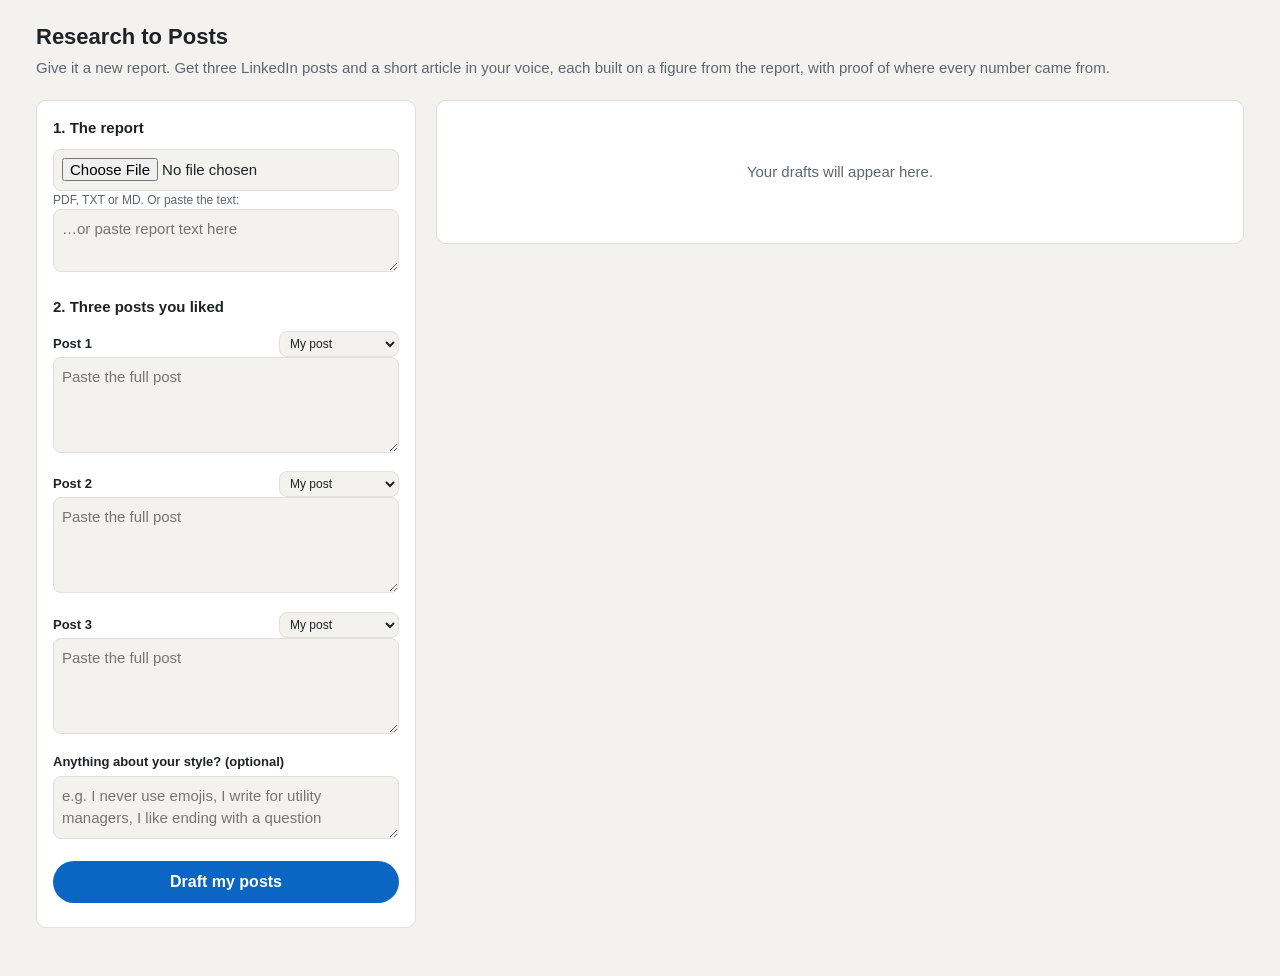
==== static/index.html @ f3f8cc42 "Research to Posts: report to 3 LinkedIn posts + article in your voice Flask web app: upload a report" ====
<!doctype html>
<html lang="en">
<head>
<meta charset="utf-8">
<meta name="viewport" content="width=device-width, initial-scale=1">
<title>Research to Posts</title>
<style>
:root{
  --bg:#f4f2ee; --card:#fff; --ink:#1d2226; --muted:#5e6670; --line:#e0dfdc;
  --accent:#0a66c2; --accent-ink:#fff; --ok:#1e7d4f; --warn:#a86500; --bad:#b3261e;
  --chip:#eef3f8;
}
@media (prefers-color-scheme: dark){
  :root{--bg:#121417;--card:#1b1f23;--ink:#e8eaed;--muted:#9aa3ad;--line:#2d333a;
  --accent:#4d9de0;--accent-ink:#0b0d0f;--ok:#5cc28f;--warn:#e0a84d;--bad:#ef7a72;--chip:#22303d}
}
*{box-sizing:border-box}
body{margin:0;background:var(--bg);color:var(--ink);font:15px/1.5 -apple-system,BlinkMacSystemFont,"Segoe UI",Roboto,sans-serif}
header{padding:20px 16px 8px;max-width:1240px;margin:0 auto}
header h1{margin:0;font-size:22px}
header p{margin:4px 0 0;color:var(--muted)}
main{max-width:1240px;margin:0 auto;padding:12px 16px 48px;display:grid;grid-template-columns:380px 1fr;gap:20px}
@media (max-width:900px){main{grid-template-columns:1fr}}
.card{background:var(--card);border:1px solid var(--line);border-radius:10px;padding:16px}
h2{font-size:15px;margin:0 0 10px}
label{display:block;font-weight:600;font-size:13px;margin:12px 0 4px}
textarea,input[type=file],select{width:100%;font:inherit;color:var(--ink);background:var(--bg);border:1px solid var(--line);border-radius:8px;padding:8px}
textarea{min-height:96px;resize:vertical}
.row{display:flex;gap:8px;align-items:center}
.row select{width:auto;padding:4px 6px;font-size:12px}
.hint{color:var(--muted);font-size:12px}
button{font:inherit;border:0;border-radius:999px;padding:9px 18px;cursor:pointer;font-weight:600}
.primary{background:var(--accent);color:var(--accent-ink);width:100%;margin-top:16px;font-size:16px}
.primary:disabled{opacity:.6;cursor:wait}
.ghost{background:transparent;border:1px solid var(--line);color:var(--ink);padding:5px 12px;font-size:13px}
#results{display:flex;flex-direction:column;gap:16px}
.empty{color:var(--muted);text-align:center;padding:60px 20px}
.banner{background:var(--chip);border-radius:8px;padding:8px 12px;font-size:13px}
.err{color:var(--bad)}
.figs{display:grid;grid-template-columns:repeat(auto-fill,minmax(220px,1fr));gap:10px}
.fig{border:1px solid var(--line);border-radius:8px;padding:10px;font-size:13px}
.fig .v{font-size:22px;font-weight:700}
.badge{display:inline-block;font-size:11px;font-weight:700;padding:1px 8px;border-radius:999px;border:1px solid currentColor}
.verified{color:var(--ok)} .partial,.unchecked{color:var(--warn)} .not_found{color:var(--bad)}
.posts{display:grid;grid-template-columns:repeat(auto-fit,minmax(300px,1fr));gap:16px}
.post .who{display:flex;gap:10px;align-items:center;margin-bottom:10px}
.avatar{width:40px;height:40px;border-radius:50%;background:var(--accent);color:var(--accent-ink);display:grid;place-items:center;font-weight:700}
.post .text{white-space:pre-wrap}
.post .fold{color:var(--muted);font-size:12px;border-top:1px dashed var(--line);margin:6px 0;padding-top:2px}
.tags{color:var(--accent);margin-top:8px}
.warn{margin-top:8px;border:1px solid var(--bad);color:var(--bad);border-radius:8px;padding:6px 10px;font-size:12px}
.proof{margin-top:12px;background:var(--chip);border-radius:8px;padding:8px 10px;font-size:12px}
.foot{display:flex;justify-content:space-between;align-items:center;margin-top:10px;color:var(--muted);font-size:12px;gap:8px;flex-wrap:wrap}
.article .md{white-space:pre-wrap}
.article h3{font-size:20px;margin:0}
.voice li{margin:2px 0}
.spinner{display:inline-block;width:14px;height:14px;border:2px solid currentColor;border-right-color:transparent;border-radius:50%;animation:s .8s linear infinite;vertical-align:-2px;margin-right:6px}
@keyframes s{to{transform:rotate(360deg)}}
</style>
</head>
<body>
<header>
  <h1>Research to Posts</h1>
  <p>Give it a new report. Get three LinkedIn posts and a short article in your voice, each built on a figure from the report, with proof of where every number came from.</p>
</header>
<main>
  <form id="f" class="card">
    <h2>1. The report</h2>
    <input type="file" name="report" accept=".pdf,.txt,.md">
    <div class="hint">PDF, TXT or MD. Or paste the text:</div>
    <textarea name="report_text" placeholder="…or paste report text here" style="min-height:60px"></textarea>

    <h2 style="margin-top:18px">2. Three posts you liked</h2>
    <div id="posts"></div>

    <label for="style_notes">Anything about your style? (optional)</label>
    <textarea id="style_notes" name="style_notes" style="min-height:60px" placeholder="e.g. I never use emojis, I write for utility managers, I like ending with a question"></textarea>

    <button class="primary" id="go" type="submit">Draft my posts</button>
    <div id="mode" class="hint" style="margin-top:8px"></div>
  </form>

  <section id="results">
    <div class="card empty">Your drafts will appear here.</div>
  </section>
</main>

<template id="postInput">
  <div>
    <div class="row" style="justify-content:space-between;margin-top:12px">
      <label style="margin:0"></label>
      <select><option value="mine">My post</option><option value="admired">Someone else's</option></select>
    </div>
    <textarea placeholder="Paste the full post"></textarea>
  </div>
</template>

<script>
const $ = s => document.querySelector(s);
const esc = s => String(s ?? "").replace(/[&<>"]/g, c => ({"&":"&amp;","<":"&lt;",">":"&gt;",'"':"&quot;"}[c]));
let last = null;

for (let i = 1; i <= 3; i++) {
  const n = $("#postInput").content.cloneNode(true);
  n.querySelector("label").textContent = `Post ${i}`;
  n.querySelector("select").name = `whose${i}`;
  n.querySelector("textarea").name = `post${i}`;
  $("#posts").appendChild(n);
}

fetch("/api/status").then(r => r.json()).then(s => {
  if (s.demo) $("#mode").textContent = "Demo mode: no API key set, so you'll see a sample result.";
}).catch(() => {});

$("#f").addEventListener("submit", async e => {
  e.preventDefault();
  const btn = $("#go");
  btn.disabled = true;
  btn.innerHTML = '<span class="spinner"></span>Reading the report and drafting… (about a minute)';
  $("#results").innerHTML = '<div class="card empty"><span class="spinner"></span>Finding the strongest figures, checking them against the report, then writing in your voice…</div>';
  try {
    const r = await fetch("/api/draft", {method: "POST", body: new FormData(e.target)});
    const data = await r.json();
    if (!r.ok) throw new Error(data.error || r.statusText);
    last = data; render(data);
  } catch (err) {
    $("#results").innerHTML = `<div class="card err">${esc(err.message)}</div>`;
  } finally {
    btn.disabled = false; btn.textContent = "Draft my posts";
  }
});

const STATUS = {verified: "✓ verified in report", partial: "≈ number found, wording differs", unchecked: "? no text layer to check", not_found: "✗ not found in report"};

function postText(p) {
  return [p.hook, "", p.body, p.closing_question ? "\n" + p.closing_question : "", "", p.hashtags.map(h => "#" + h.replace(/^#/, "")).join(" ")].join("\n").replace(/\n{3,}/g, "\n\n").trim();
}

function render(d) {
  const figs = Object.fromEntries(d.figures.figures.map(f => [f.id, f]));
  const chk = d.checks;
  const proof = id => {
    const f = figs[id]; if (!f) return "";
    const c = chk[id] || {};
    return `<div class="proof"><span class="badge ${c.status}">${STATUS[c.status] || c.status}</span>
      <div style="margin-top:4px"><b>${esc(f.value)}</b>, page ${c.page_found || f.page}: “${esc(f.verbatim_quote)}”</div></div>`;
  };
  const un = d.unsupported || {posts: [], article: []};
  const warn = nums => nums && nums.length ? `<div class="warn">⚠ Not in the report: <b>${nums.map(esc).join(", ")}</b>. Check or remove before posting.</div>` : "";
  const out = [];
  if (d.demo) out.push(`<div class="banner">Demo output (sample report). Set ANTHROPIC_API_KEY to draft from your own report.</div>`);

  out.push(`<div class="card"><h2>Figures found in “${esc(d.figures.report_title)}” <span class="hint">${esc(d.figures.report_publisher)}</span></h2>
    <div class="figs">${d.figures.figures.map(f => `<div class="fig"><div class="v">${esc(f.value)}</div>${esc(f.what_it_measures)}
    <div style="margin-top:6px"><span class="badge ${chk[f.id]?.status}">${esc(f.id)} · ${STATUS[chk[f.id]?.status] || ""}</span></div></div>`).join("")}</div></div>`);

  out.push(`<div class="posts">${d.drafts.posts.map((p, i) => {
    const t = postText(p);
    return `<div class="card post">
      <div class="who"><div class="avatar">You</div><div><b>Post ${i + 1}</b><div class="hint">${esc(p.angle)} angle · built on ${esc(p.figure_id)}</div></div></div>
      <div class="text">${esc(p.hook)}</div>
      <div class="fold">…see more</div>
      <div class="text">${esc(p.body)}${p.closing_question ? "\n\n" + esc(p.closing_question) : ""}</div>
      <div class="tags">${p.hashtags.map(h => "#" + esc(h.replace(/^#/, ""))).join(" ")}</div>
      ${proof(p.figure_id)}${warn(un.posts[i])}
      <div class="foot"><span>${t.length} / 3000 characters</span><button class="ghost" data-copy="post${i}">Copy post</button></div>
    </div>`;}).join("")}</div>`);

  const a = d.drafts.article;
  out.push(`<div class="card article"><div class="hint">LinkedIn article · ${a.body_markdown.split(/\s+/).length} words</div>
    <h3>${esc(a.title)}</h3><p class="hint" style="font-size:15px">${esc(a.subtitle)}</p>
    <div class="md">${esc(a.body_markdown)}</div>
    ${a.figure_ids.map(proof).join("")}${warn(un.article)}
    <div class="foot"><span></span><button class="ghost" data-copy="article">Copy article</button></div></div>`);

  out.push(`<div class="card"><h2>The voice it wrote in</h2><ul class="voice">${d.drafts.voice_profile.map(v => `<li>${esc(v)}</li>`).join("")}</ul>
    <div class="foot"><span>Not quite you? Edit the style notes and draft again.</span><button class="ghost" data-copy="all">Copy everything as Markdown</button></div></div>`);

  $("#results").innerHTML = out.join("");
}

document.addEventListener("click", async e => {
  const k = e.target.dataset?.copy; if (!k || !last) return;
  const d = last.drafts, a = d.article;
  let t;
  if (k.startsWith("post")) t = postText(d.posts[+k.slice(4)]);
  else if (k === "article") t = `# ${a.title}\n\n_${a.subtitle}_\n\n${a.body_markdown}`;
  else t = d.posts.map((p, i) => `## Post ${i + 1} (${p.figure_id})\n\n${postText(p)}`).join("\n\n") + `\n\n## Article\n\n# ${a.title}\n\n_${a.subtitle}_\n\n${a.body_markdown}`;
  try { await navigator.clipboard.writeText(t); e.target.textContent = "Copied ✓"; }
  catch { e.target.textContent = "Copy failed"; }
  setTimeout(() => e.target.textContent = k === "all" ? "Copy everything as Markdown" : k === "article" ? "Copy article" : "Copy post", 1500);
});
</script>
</body>
</html>
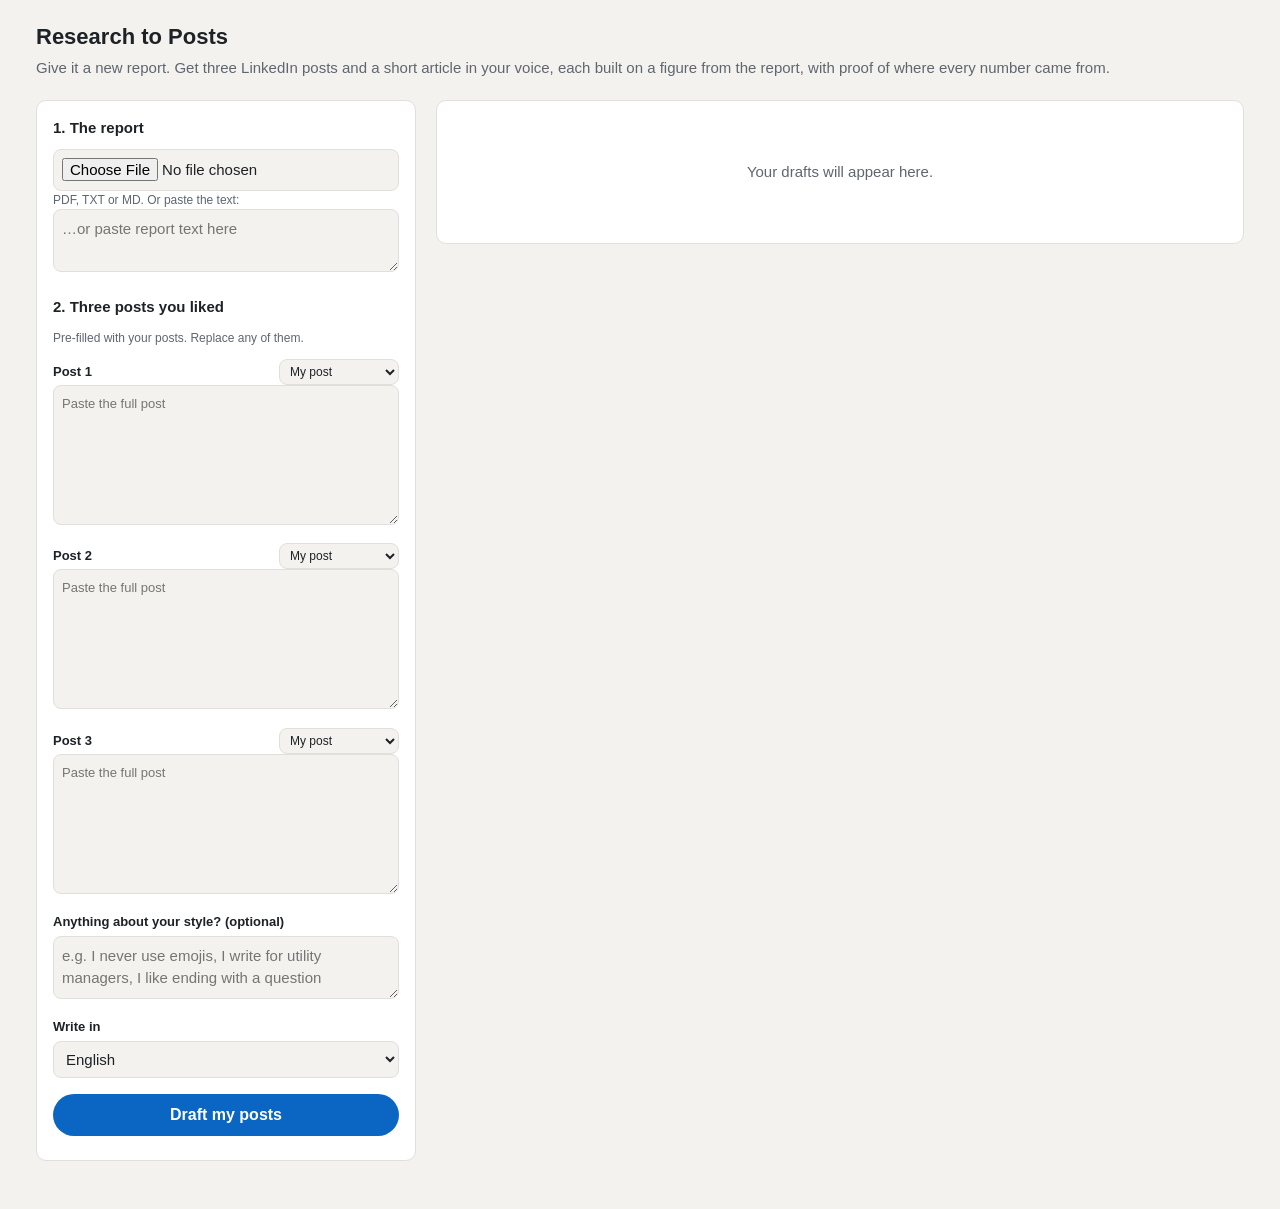
==== commit 9ea0d1c0: "Learn Dóra's voice: pre-filled sample posts, language choice, source line Pre-fill the form with thr" ====
--- a/static/index.html
+++ b/static/index.html
@@ -26,6 +26,7 @@
 label{display:block;font-weight:600;font-size:13px;margin:12px 0 4px}
 textarea,input[type=file],select{width:100%;font:inherit;color:var(--ink);background:var(--bg);border:1px solid var(--line);border-radius:8px;padding:8px}
 textarea{min-height:96px;resize:vertical}
+#posts textarea{min-height:140px;font-size:13px}
 .row{display:flex;gap:8px;align-items:center}
 .row select{width:auto;padding:4px 6px;font-size:12px}
 .hint{color:var(--muted);font-size:12px}
@@ -71,10 +72,18 @@
     <textarea name="report_text" placeholder="…or paste report text here" style="min-height:60px"></textarea>
 
     <h2 style="margin-top:18px">2. Three posts you liked</h2>
+    <div class="hint">Pre-filled with your posts. Replace any of them.</div>
     <div id="posts"></div>
 
     <label for="style_notes">Anything about your style? (optional)</label>
     <textarea id="style_notes" name="style_notes" style="min-height:60px" placeholder="e.g. I never use emojis, I write for utility managers, I like ending with a question"></textarea>
+
+    <label for="language">Write in</label>
+    <select id="language" name="language">
+      <option value="en">English</option>
+      <option value="hu">Magyar</option>
+      <option value="report">Same language as the report</option>
+    </select>
 
     <button class="primary" id="go" type="submit">Draft my posts</button>
     <div id="mode" class="hint" style="margin-top:8px"></div>
@@ -109,6 +118,13 @@
 }
 
 fetch("/api/status").then(r => r.json()).then(s => {
+  if (s.voice) {
+    s.voice.posts.forEach((p, i) => {
+      document.querySelector(`[name=post${i + 1}]`).value = p.text;
+      document.querySelector(`[name=whose${i + 1}]`).value = p.whose === "mine" ? "mine" : "admired";
+    });
+    $("#style_notes").value = s.voice.style_notes || "";
+  }
   if (s.demo) $("#mode").textContent = "Demo mode: no API key set, so you'll see a sample result.";
 }).catch(() => {});
 
@@ -133,7 +149,7 @@
 const STATUS = {verified: "✓ verified in report", partial: "≈ number found, wording differs", unchecked: "? no text layer to check", not_found: "✗ not found in report"};
 
 function postText(p) {
-  return [p.hook, "", p.body, p.closing_question ? "\n" + p.closing_question : "", "", p.hashtags.map(h => "#" + h.replace(/^#/, "")).join(" ")].join("\n").replace(/\n{3,}/g, "\n\n").trim();
+  return [p.hook, "", p.body, p.closing_question ? "\n" + p.closing_question : "", "", p.source_line || "", p.hashtags.map(h => "#" + h.replace(/^#/, "")).join(" ")].join("\n").replace(/\n{3,}/g, "\n\n").trim();
 }
 
 function render(d) {
@@ -161,6 +177,7 @@
       <div class="text">${esc(p.hook)}</div>
       <div class="fold">…see more</div>
       <div class="text">${esc(p.body)}${p.closing_question ? "\n\n" + esc(p.closing_question) : ""}</div>
+      ${p.source_line ? `<div class="hint" style="margin-top:8px">${esc(p.source_line)}</div>` : ""}
       <div class="tags">${p.hashtags.map(h => "#" + esc(h.replace(/^#/, ""))).join(" ")}</div>
       ${proof(p.figure_id)}${warn(un.posts[i])}
       <div class="foot"><span>${t.length} / 3000 characters</span><button class="ghost" data-copy="post${i}">Copy post</button></div>
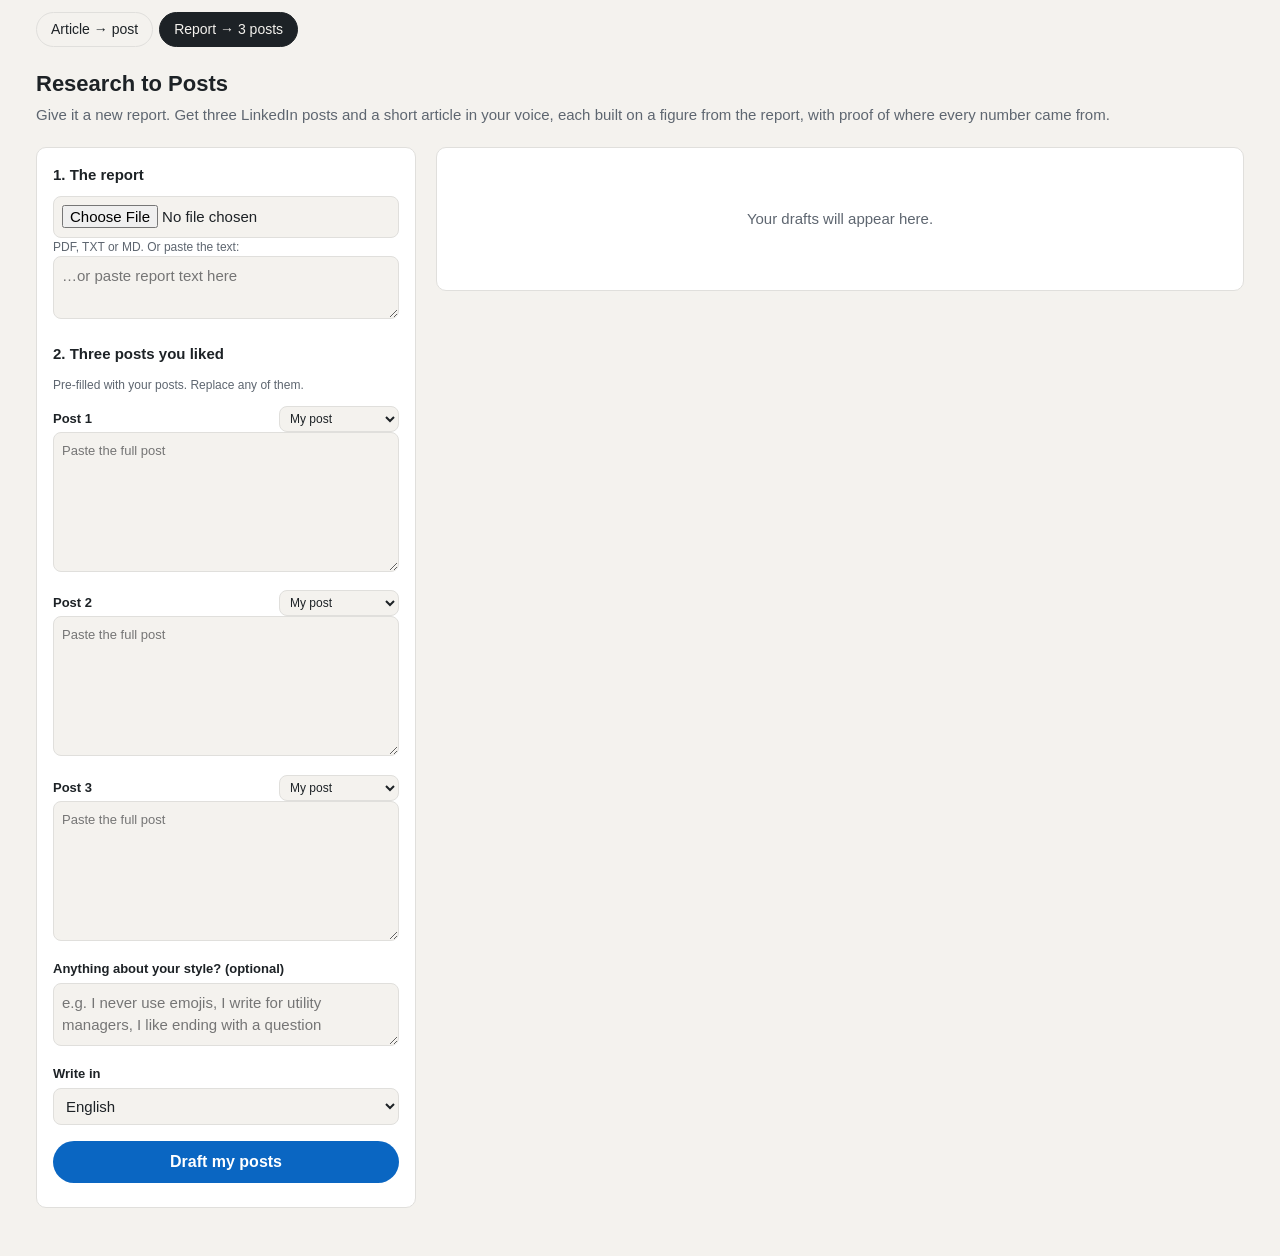
==== commit 7ec10561: "Article to post: draft from a link, review, schedule and publish to LinkedIn Paste an article link; " ====
--- a/static/index.html
+++ b/static/index.html
@@ -4,62 +4,10 @@
 <meta charset="utf-8">
 <meta name="viewport" content="width=device-width, initial-scale=1">
 <title>Research to Posts</title>
-<style>
-:root{
-  --bg:#f4f2ee; --card:#fff; --ink:#1d2226; --muted:#5e6670; --line:#e0dfdc;
-  --accent:#0a66c2; --accent-ink:#fff; --ok:#1e7d4f; --warn:#a86500; --bad:#b3261e;
-  --chip:#eef3f8;
-}
-@media (prefers-color-scheme: dark){
-  :root{--bg:#121417;--card:#1b1f23;--ink:#e8eaed;--muted:#9aa3ad;--line:#2d333a;
-  --accent:#4d9de0;--accent-ink:#0b0d0f;--ok:#5cc28f;--warn:#e0a84d;--bad:#ef7a72;--chip:#22303d}
-}
-*{box-sizing:border-box}
-body{margin:0;background:var(--bg);color:var(--ink);font:15px/1.5 -apple-system,BlinkMacSystemFont,"Segoe UI",Roboto,sans-serif}
-header{padding:20px 16px 8px;max-width:1240px;margin:0 auto}
-header h1{margin:0;font-size:22px}
-header p{margin:4px 0 0;color:var(--muted)}
-main{max-width:1240px;margin:0 auto;padding:12px 16px 48px;display:grid;grid-template-columns:380px 1fr;gap:20px}
-@media (max-width:900px){main{grid-template-columns:1fr}}
-.card{background:var(--card);border:1px solid var(--line);border-radius:10px;padding:16px}
-h2{font-size:15px;margin:0 0 10px}
-label{display:block;font-weight:600;font-size:13px;margin:12px 0 4px}
-textarea,input[type=file],select{width:100%;font:inherit;color:var(--ink);background:var(--bg);border:1px solid var(--line);border-radius:8px;padding:8px}
-textarea{min-height:96px;resize:vertical}
-#posts textarea{min-height:140px;font-size:13px}
-.row{display:flex;gap:8px;align-items:center}
-.row select{width:auto;padding:4px 6px;font-size:12px}
-.hint{color:var(--muted);font-size:12px}
-button{font:inherit;border:0;border-radius:999px;padding:9px 18px;cursor:pointer;font-weight:600}
-.primary{background:var(--accent);color:var(--accent-ink);width:100%;margin-top:16px;font-size:16px}
-.primary:disabled{opacity:.6;cursor:wait}
-.ghost{background:transparent;border:1px solid var(--line);color:var(--ink);padding:5px 12px;font-size:13px}
-#results{display:flex;flex-direction:column;gap:16px}
-.empty{color:var(--muted);text-align:center;padding:60px 20px}
-.banner{background:var(--chip);border-radius:8px;padding:8px 12px;font-size:13px}
-.err{color:var(--bad)}
-.figs{display:grid;grid-template-columns:repeat(auto-fill,minmax(220px,1fr));gap:10px}
-.fig{border:1px solid var(--line);border-radius:8px;padding:10px;font-size:13px}
-.fig .v{font-size:22px;font-weight:700}
-.badge{display:inline-block;font-size:11px;font-weight:700;padding:1px 8px;border-radius:999px;border:1px solid currentColor}
-.verified{color:var(--ok)} .partial,.unchecked{color:var(--warn)} .not_found{color:var(--bad)}
-.posts{display:grid;grid-template-columns:repeat(auto-fit,minmax(300px,1fr));gap:16px}
-.post .who{display:flex;gap:10px;align-items:center;margin-bottom:10px}
-.avatar{width:40px;height:40px;border-radius:50%;background:var(--accent);color:var(--accent-ink);display:grid;place-items:center;font-weight:700}
-.post .text{white-space:pre-wrap}
-.post .fold{color:var(--muted);font-size:12px;border-top:1px dashed var(--line);margin:6px 0;padding-top:2px}
-.tags{color:var(--accent);margin-top:8px}
-.warn{margin-top:8px;border:1px solid var(--bad);color:var(--bad);border-radius:8px;padding:6px 10px;font-size:12px}
-.proof{margin-top:12px;background:var(--chip);border-radius:8px;padding:8px 10px;font-size:12px}
-.foot{display:flex;justify-content:space-between;align-items:center;margin-top:10px;color:var(--muted);font-size:12px;gap:8px;flex-wrap:wrap}
-.article .md{white-space:pre-wrap}
-.article h3{font-size:20px;margin:0}
-.voice li{margin:2px 0}
-.spinner{display:inline-block;width:14px;height:14px;border:2px solid currentColor;border-right-color:transparent;border-radius:50%;animation:s .8s linear infinite;vertical-align:-2px;margin-right:6px}
-@keyframes s{to{transform:rotate(360deg)}}
-</style>
+<link rel="stylesheet" href="/static/style.css">
 </head>
 <body>
+<nav><a href="/post">Article → post</a><a class="on" href="/">Report → 3 posts</a></nav>
 <header>
   <h1>Research to Posts</h1>
   <p>Give it a new report. Get three LinkedIn posts and a short article in your voice, each built on a figure from the report, with proof of where every number came from.</p>
@@ -180,7 +128,7 @@
       ${p.source_line ? `<div class="hint" style="margin-top:8px">${esc(p.source_line)}</div>` : ""}
       <div class="tags">${p.hashtags.map(h => "#" + esc(h.replace(/^#/, ""))).join(" ")}</div>
       ${proof(p.figure_id)}${warn(un.posts[i])}
-      <div class="foot"><span>${t.length} / 3000 characters</span><button class="ghost" data-copy="post${i}">Copy post</button></div>
+      <div class="foot"><span>${t.length} / 3000 characters</span><span><button class="ghost" data-queue="${i}">Add to queue</button> <button class="ghost" data-copy="post${i}">Copy post</button></span></div>
     </div>`;}).join("")}</div>`);
 
   const a = d.drafts.article;
@@ -197,6 +145,13 @@
 }
 
 document.addEventListener("click", async e => {
+  const qi = e.target.dataset?.queue;
+  if (qi !== undefined && last) {
+    const r = await fetch("/api/queue", {method: "POST", headers: {"Content-Type": "application/json"},
+      body: JSON.stringify({text: postText(last.drafts.posts[+qi]), source_title: last.figures.report_title})});
+    e.target.textContent = r.ok ? "In queue ✓ (see Article → post)" : "Couldn't save";
+    return;
+  }
   const k = e.target.dataset?.copy; if (!k || !last) return;
   const d = last.drafts, a = d.article;
   let t;
--- a/static/style.css
+++ b/static/style.css
@@ -0,0 +1,57 @@
+
+:root{
+  --bg:#f4f2ee; --card:#fff; --ink:#1d2226; --muted:#5e6670; --line:#e0dfdc;
+  --accent:#0a66c2; --accent-ink:#fff; --ok:#1e7d4f; --warn:#a86500; --bad:#b3261e;
+  --chip:#eef3f8;
+}
+@media (prefers-color-scheme: dark){
+  :root{--bg:#121417;--card:#1b1f23;--ink:#e8eaed;--muted:#9aa3ad;--line:#2d333a;
+  --accent:#4d9de0;--accent-ink:#0b0d0f;--ok:#5cc28f;--warn:#e0a84d;--bad:#ef7a72;--chip:#22303d}
+}
+*{box-sizing:border-box}
+body{margin:0;background:var(--bg);color:var(--ink);font:15px/1.5 -apple-system,BlinkMacSystemFont,"Segoe UI",Roboto,sans-serif}
+header{padding:20px 16px 8px;max-width:1240px;margin:0 auto}
+header h1{margin:0;font-size:22px}
+header p{margin:4px 0 0;color:var(--muted)}
+main{max-width:1240px;margin:0 auto;padding:12px 16px 48px;display:grid;grid-template-columns:380px 1fr;gap:20px}
+@media (max-width:900px){main{grid-template-columns:1fr}}
+.card{background:var(--card);border:1px solid var(--line);border-radius:10px;padding:16px}
+h2{font-size:15px;margin:0 0 10px}
+label{display:block;font-weight:600;font-size:13px;margin:12px 0 4px}
+textarea,input[type=file],select{width:100%;font:inherit;color:var(--ink);background:var(--bg);border:1px solid var(--line);border-radius:8px;padding:8px}
+textarea{min-height:96px;resize:vertical}
+#posts textarea{min-height:140px;font-size:13px}
+.row{display:flex;gap:8px;align-items:center}
+.row select{width:auto;padding:4px 6px;font-size:12px}
+.hint{color:var(--muted);font-size:12px}
+button{font:inherit;border:0;border-radius:999px;padding:9px 18px;cursor:pointer;font-weight:600}
+.primary{background:var(--accent);color:var(--accent-ink);width:100%;margin-top:16px;font-size:16px}
+.primary:disabled{opacity:.6;cursor:wait}
+.ghost{background:transparent;border:1px solid var(--line);color:var(--ink);padding:5px 12px;font-size:13px}
+#results{display:flex;flex-direction:column;gap:16px}
+.empty{color:var(--muted);text-align:center;padding:60px 20px}
+.banner{background:var(--chip);border-radius:8px;padding:8px 12px;font-size:13px}
+.err{color:var(--bad)}
+.figs{display:grid;grid-template-columns:repeat(auto-fill,minmax(220px,1fr));gap:10px}
+.fig{border:1px solid var(--line);border-radius:8px;padding:10px;font-size:13px}
+.fig .v{font-size:22px;font-weight:700}
+.badge{display:inline-block;font-size:11px;font-weight:700;padding:1px 8px;border-radius:999px;border:1px solid currentColor}
+.verified{color:var(--ok)} .partial,.unchecked{color:var(--warn)} .not_found{color:var(--bad)}
+.posts{display:grid;grid-template-columns:repeat(auto-fit,minmax(300px,1fr));gap:16px}
+.post .who{display:flex;gap:10px;align-items:center;margin-bottom:10px}
+.avatar{width:40px;height:40px;border-radius:50%;background:var(--accent);color:var(--accent-ink);display:grid;place-items:center;font-weight:700}
+.post .text{white-space:pre-wrap}
+.post .fold{color:var(--muted);font-size:12px;border-top:1px dashed var(--line);margin:6px 0;padding-top:2px}
+.tags{color:var(--accent);margin-top:8px}
+.warn{margin-top:8px;border:1px solid var(--bad);color:var(--bad);border-radius:8px;padding:6px 10px;font-size:12px}
+.proof{margin-top:12px;background:var(--chip);border-radius:8px;padding:8px 10px;font-size:12px}
+.foot{display:flex;justify-content:space-between;align-items:center;margin-top:10px;color:var(--muted);font-size:12px;gap:8px;flex-wrap:wrap}
+.article .md{white-space:pre-wrap}
+.article h3{font-size:20px;margin:0}
+.voice li{margin:2px 0}
+.spinner{display:inline-block;width:14px;height:14px;border:2px solid currentColor;border-right-color:transparent;border-radius:50%;animation:s .8s linear infinite;vertical-align:-2px;margin-right:6px}
+@keyframes s{to{transform:rotate(360deg)}}
+
+nav{max-width:1240px;margin:0 auto;padding:12px 16px 0;display:flex;gap:6px;flex-wrap:wrap}
+nav a{color:var(--ink);text-decoration:none;padding:6px 14px;border-radius:999px;border:1px solid var(--line);font-size:14px}
+nav a.on{background:var(--ink);color:var(--bg);border-color:var(--ink)}
